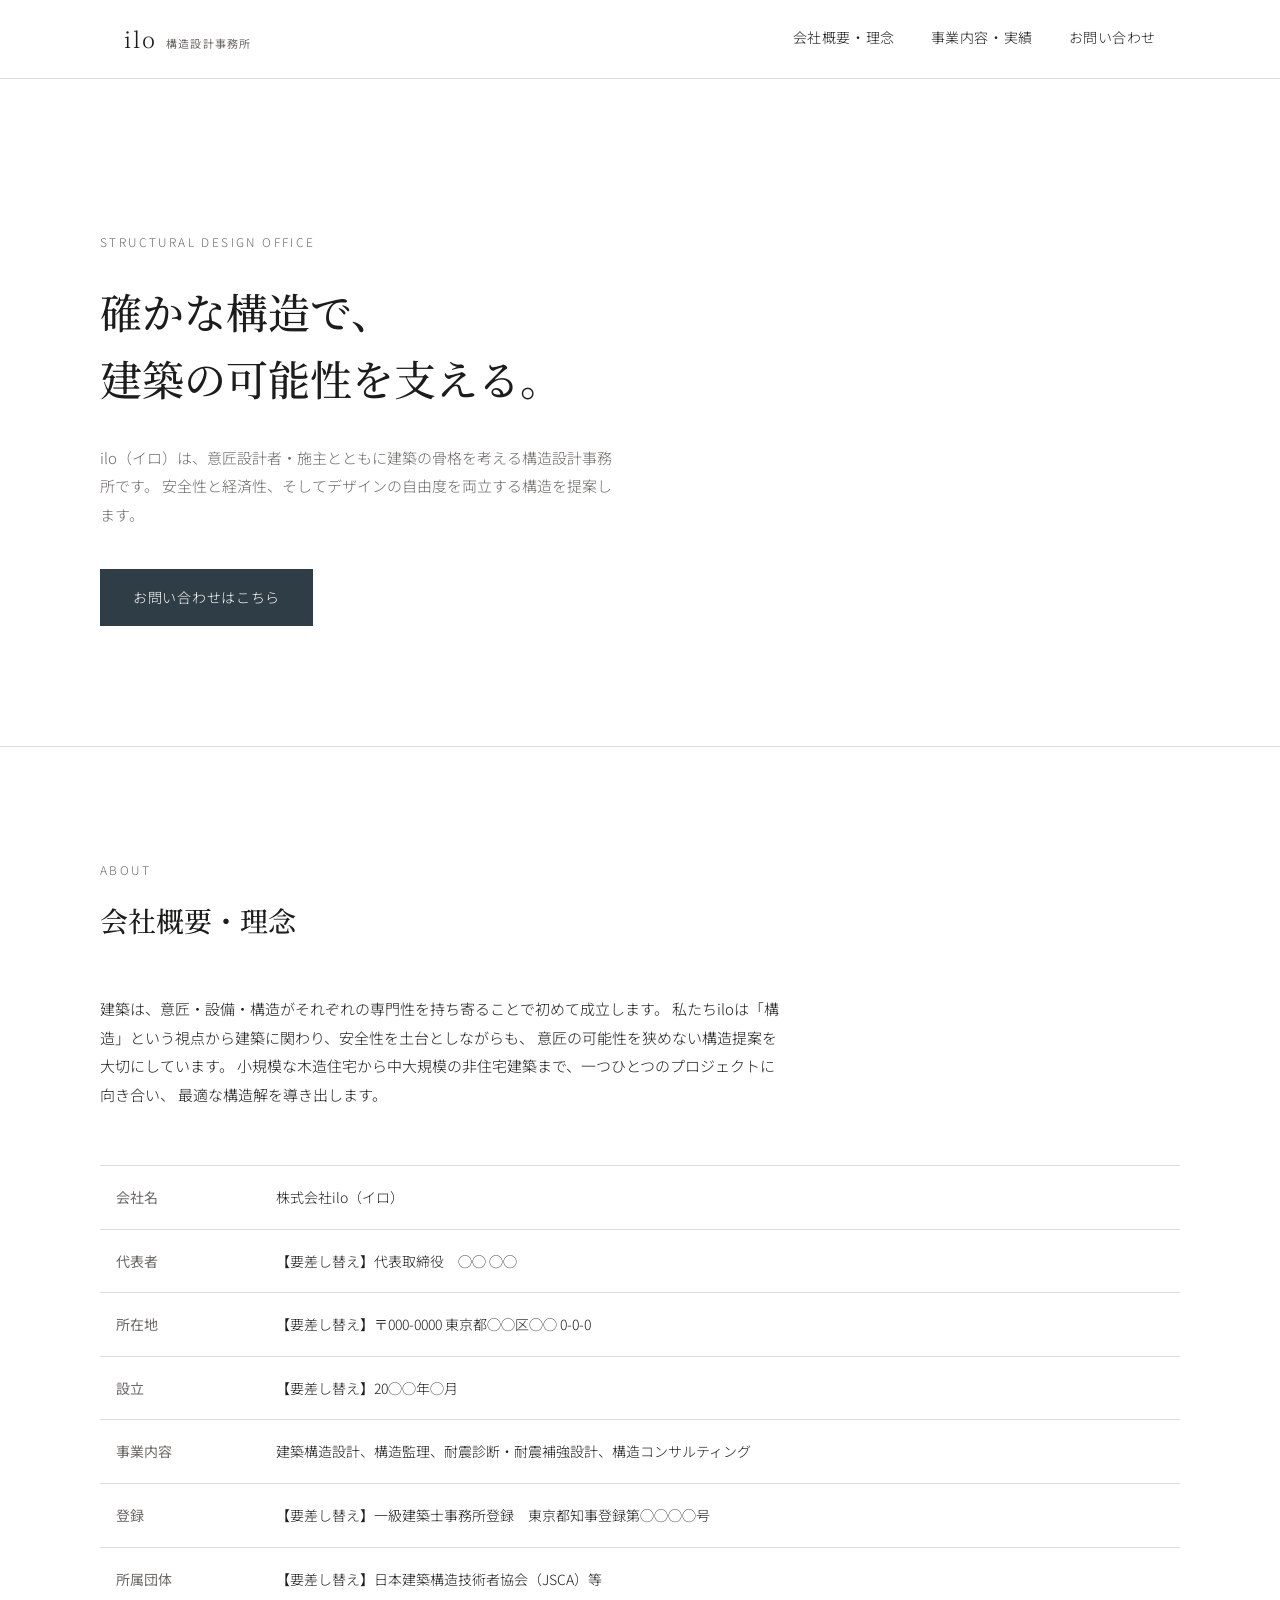
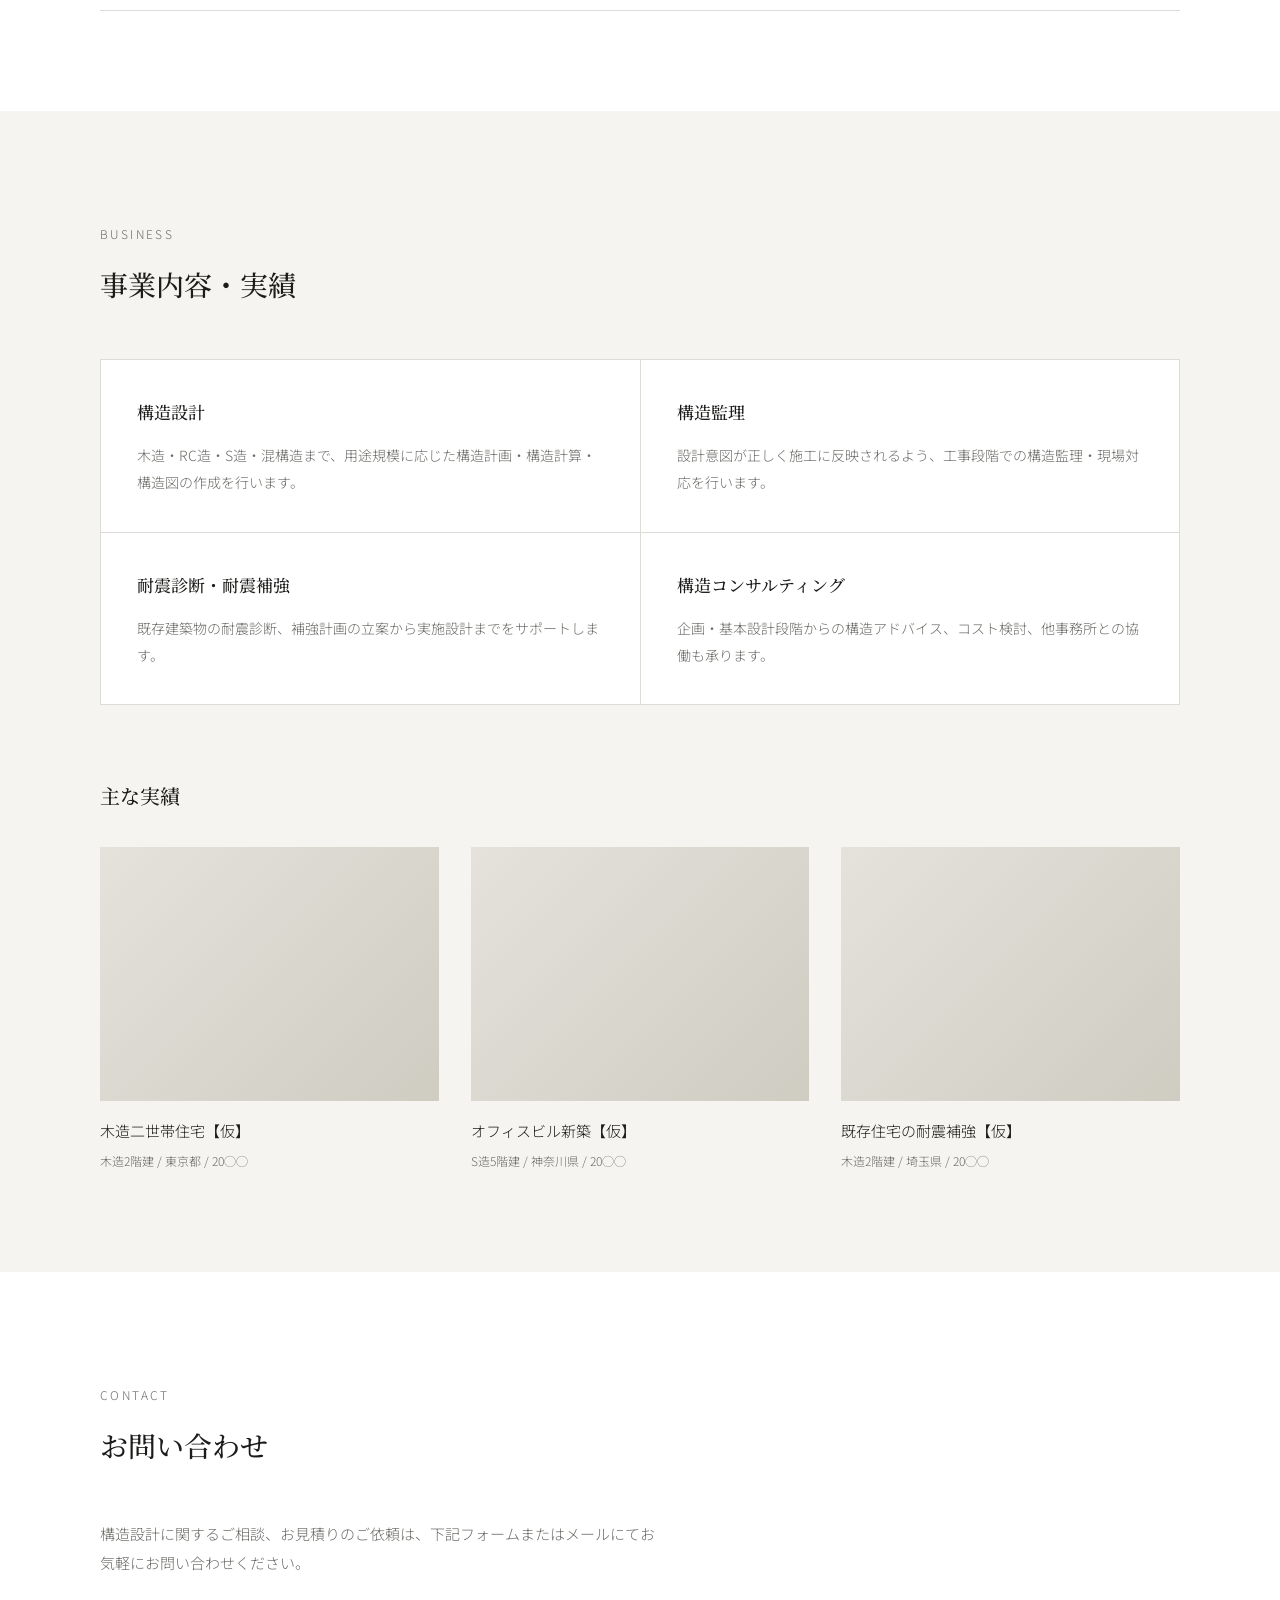
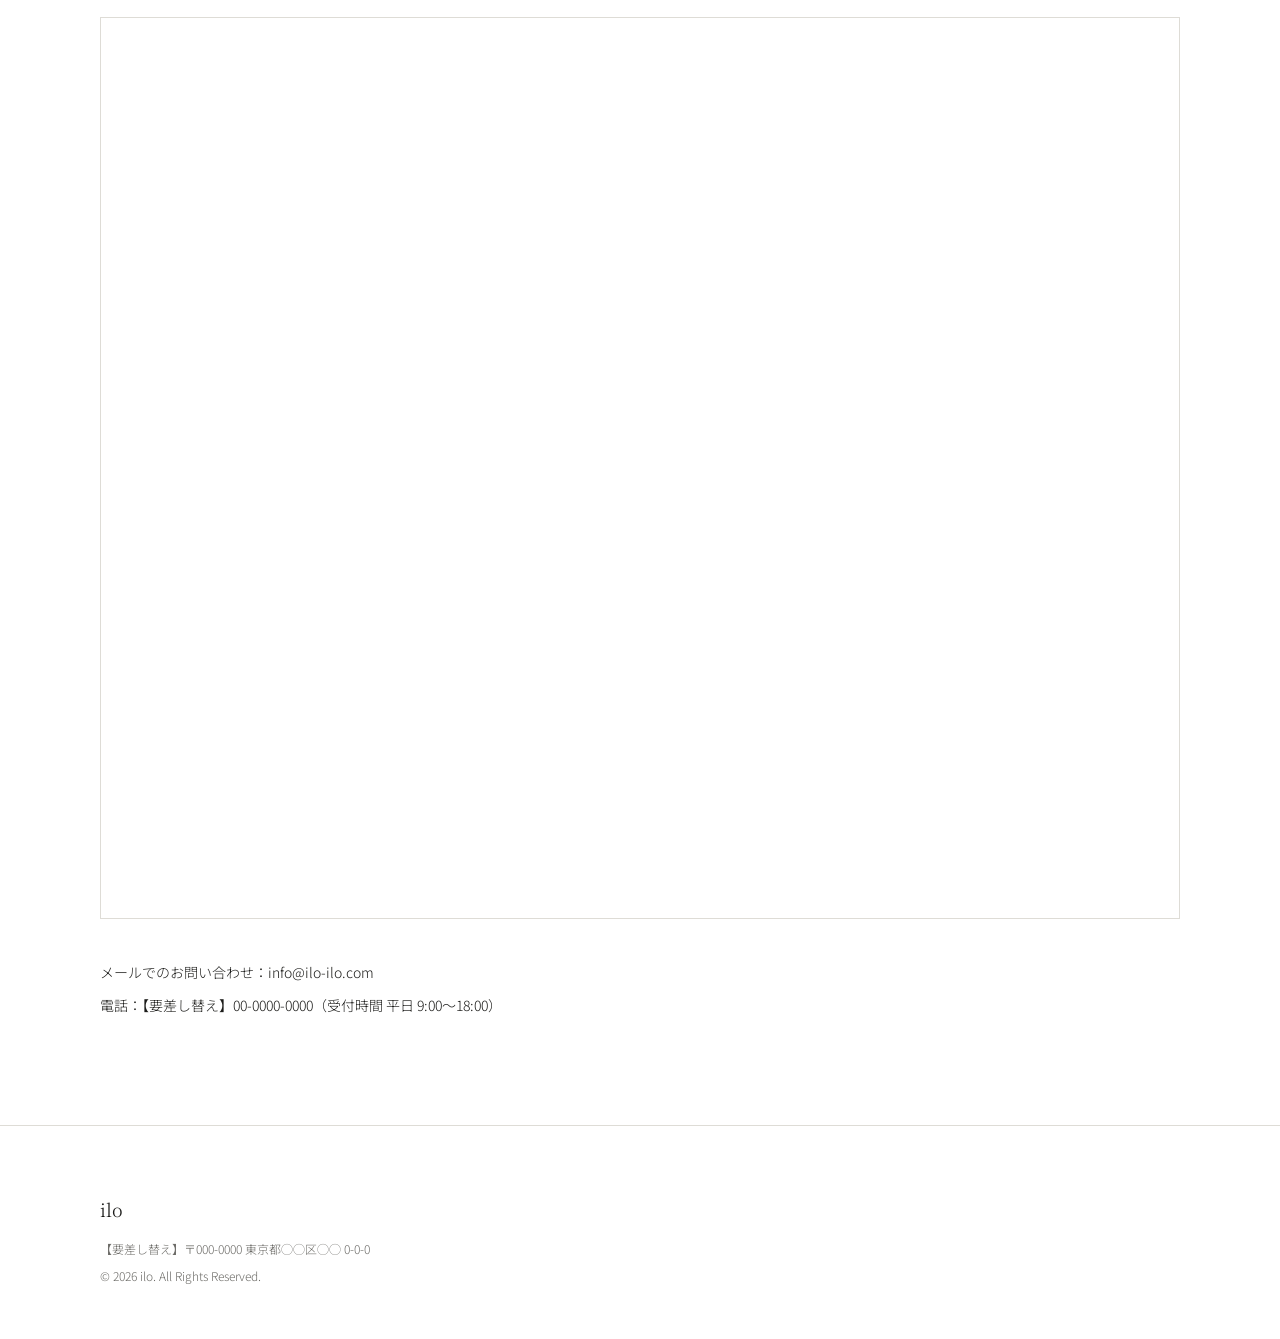
==== index.html @ c47a18a4 "Add files via upload" ====
<!DOCTYPE html>
<html lang="ja">
<head>
<meta charset="UTF-8">
<meta name="viewport" content="width=device-width, initial-scale=1.0">
<title>ilo | 構造設計事務所</title>
<meta name="description" content="ilo（イロ）は建築の構造設計を専門とする設計事務所です。安全性と意匠性を両立する構造設計を通じて、建築を支えます。">
<link rel="preconnect" href="https://fonts.googleapis.com">
<link rel="preconnect" href="https://fonts.gstatic.com" crossorigin>
<link href="https://fonts.googleapis.com/css2?family=Noto+Serif+JP:wght@400;500;600&family=Noto+Sans+JP:wght@300;400;500;700&display=swap" rel="stylesheet">
<link rel="stylesheet" href="style.css">
</head>
<body>

<header class="site-header">
  <div class="header-inner">
    <a href="#top" class="logo">ilo<span class="logo-sub">構造設計事務所</span></a>
    <button class="nav-toggle" id="navToggle" aria-label="メニューを開く" aria-expanded="false">
      <span></span><span></span><span></span>
    </button>
    <nav class="site-nav" id="siteNav">
      <a href="#about">会社概要・理念</a>
      <a href="#works">事業内容・実績</a>
      <a href="#contact">お問い合わせ</a>
    </nav>
  </div>
</header>

<main id="top">

  <section class="hero">
    <div class="hero-inner">
      <p class="hero-eyebrow">STRUCTURAL DESIGN OFFICE</p>
      <h1>確かな構造で、<br>建築の可能性を支える。</h1>
      <p class="hero-lead">
        ilo（イロ）は、意匠設計者・施主とともに建築の骨格を考える構造設計事務所です。
        安全性と経済性、そしてデザインの自由度を両立する構造を提案します。
      </p>
      <a class="btn btn-primary" href="#contact">お問い合わせはこちら</a>
    </div>
  </section>

  <section id="about" class="section">
    <div class="section-inner">
      <p class="section-eyebrow">ABOUT</p>
      <h2 class="section-title">会社概要・理念</h2>

      <div class="philosophy">
        <p>
          <!-- 【要差し替え】会社の理念・想いをここに記載してください -->
          建築は、意匠・設備・構造がそれぞれの専門性を持ち寄ることで初めて成立します。
          私たちiloは「構造」という視点から建築に関わり、安全性を土台としながらも、
          意匠の可能性を狭めない構造提案を大切にしています。
          小規模な木造住宅から中大規模の非住宅建築まで、一つひとつのプロジェクトに向き合い、
          最適な構造解を導き出します。
        </p>
      </div>

      <div class="company-table-wrap">
        <table class="company-table">
          <tbody>
            <tr><th>会社名</th><td>株式会社ilo（イロ）<!-- 【要差し替え】正式名称 --></td></tr>
            <tr><th>代表者</th><td>【要差し替え】代表取締役　◯◯ ◯◯</td></tr>
            <tr><th>所在地</th><td>【要差し替え】〒000-0000 東京都◯◯区◯◯ 0-0-0</td></tr>
            <tr><th>設立</th><td>【要差し替え】20◯◯年◯月</td></tr>
            <tr><th>事業内容</th><td>建築構造設計、構造監理、耐震診断・耐震補強設計、構造コンサルティング</td></tr>
            <tr><th>登録</th><td>【要差し替え】一級建築士事務所登録　東京都知事登録第◯◯◯◯号</td></tr>
            <tr><th>所属団体</th><td>【要差し替え】日本建築構造技術者協会（JSCA）等</td></tr>
          </tbody>
        </table>
      </div>
    </div>
  </section>

  <section id="works" class="section section-alt">
    <div class="section-inner">
      <p class="section-eyebrow">BUSINESS</p>
      <h2 class="section-title">事業内容・実績</h2>

      <div class="service-grid">
        <div class="service-card">
          <h3>構造設計</h3>
          <p>木造・RC造・S造・混構造まで、用途規模に応じた構造計画・構造計算・構造図の作成を行います。</p>
        </div>
        <div class="service-card">
          <h3>構造監理</h3>
          <p>設計意図が正しく施工に反映されるよう、工事段階での構造監理・現場対応を行います。</p>
        </div>
        <div class="service-card">
          <h3>耐震診断・耐震補強</h3>
          <p>既存建築物の耐震診断、補強計画の立案から実施設計までをサポートします。</p>
        </div>
        <div class="service-card">
          <h3>構造コンサルティング</h3>
          <p>企画・基本設計段階からの構造アドバイス、コスト検討、他事務所との協働も承ります。</p>
        </div>
      </div>

      <h3 class="works-heading">主な実績</h3>
      <p class="works-note"><!-- 【要差し替え】実際のプロジェクト事例に差し替えてください --></p>
      <div class="works-grid">
        <div class="work-card">
          <div class="work-thumb" aria-hidden="true"></div>
          <p class="work-title">木造二世帯住宅【仮】</p>
          <p class="work-meta">木造2階建 / 東京都 / 20◯◯</p>
        </div>
        <div class="work-card">
          <div class="work-thumb" aria-hidden="true"></div>
          <p class="work-title">オフィスビル新築【仮】</p>
          <p class="work-meta">S造5階建 / 神奈川県 / 20◯◯</p>
        </div>
        <div class="work-card">
          <div class="work-thumb" aria-hidden="true"></div>
          <p class="work-title">既存住宅の耐震補強【仮】</p>
          <p class="work-meta">木造2階建 / 埼玉県 / 20◯◯</p>
        </div>
      </div>
    </div>
  </section>

  <section id="contact" class="section">
    <div class="section-inner">
      <p class="section-eyebrow">CONTACT</p>
      <h2 class="section-title">お問い合わせ</h2>
      <p class="contact-lead">
        構造設計に関するご相談、お見積りのご依頼は、下記フォームまたはメールにてお気軽にお問い合わせください。
      </p>

      <!--
        【要差し替え】お問い合わせフォームについて
        GitHub Pagesは静的サイトのため、フォーム送信の処理は外部サービスを利用します。
        下記はGoogleフォームを埋め込む場合の例です。
        Googleフォームを作成後、共有 →「埋め込む」からiframeのURLを取得し、src属性を差し替えてください。
        Formspree（https://formspree.io）を使う場合は action にFormspreeのエンドポイントを指定してください。
      -->
      <div class="contact-form-wrap">
        <iframe
          src="https://docs.google.com/forms/d/e/【要差し替え：GoogleフォームのフォームID】/viewform?embedded=true"
          width="100%" height="900" frameborder="0" marginheight="0" marginwidth="0">
          読み込んでいます…
        </iframe>
      </div>

      <div class="contact-alt">
        <p>メールでのお問い合わせ：<a href="mailto:info@ilo-ilo.com">info@ilo-ilo.com</a><!-- 【要差し替え】実際の連絡先メールアドレス --></p>
        <p>電話：【要差し替え】00-0000-0000（受付時間 平日 9:00〜18:00）</p>
      </div>
    </div>
  </section>

</main>

<footer class="site-footer">
  <div class="footer-inner">
    <p class="footer-logo">ilo</p>
    <p class="footer-address">【要差し替え】〒000-0000 東京都◯◯区◯◯ 0-0-0</p>
    <p class="footer-copy">&copy; <span id="year"></span> ilo. All Rights Reserved.</p>
  </div>
</footer>

<script src="script.js"></script>
</body>
</html>
---- style.css ----
:root {
  --color-bg: #ffffff;
  --color-bg-alt: #f5f4f1;
  --color-text: #1c1c1a;
  --color-text-muted: #6b6a66;
  --color-accent: #2f3e46;
  --color-line: #dedcd6;
  --font-serif: 'Noto Serif JP', serif;
  --font-sans: 'Noto Sans JP', sans-serif;
  --max-width: 1080px;
}

* { box-sizing: border-box; }

html { scroll-behavior: smooth; }

body {
  margin: 0;
  font-family: var(--font-sans);
  color: var(--color-text);
  background: var(--color-bg);
  line-height: 1.9;
  font-weight: 300;
  -webkit-font-smoothing: antialiased;
}

a { color: inherit; text-decoration: none; }

h1, h2, h3 {
  font-family: var(--font-serif);
  font-weight: 500;
  margin: 0;
}

img { max-width: 100%; display: block; }

/* Header */
.site-header {
  position: sticky;
  top: 0;
  background: rgba(255,255,255,0.92);
  backdrop-filter: blur(6px);
  border-bottom: 1px solid var(--color-line);
  z-index: 100;
}

.header-inner {
  max-width: var(--max-width);
  margin: 0 auto;
  padding: 18px 24px;
  display: flex;
  align-items: center;
  justify-content: space-between;
}

.logo {
  font-family: var(--font-serif);
  font-size: 22px;
  letter-spacing: 0.08em;
  display: flex;
  align-items: baseline;
  gap: 10px;
}

.logo-sub {
  font-family: var(--font-sans);
  font-size: 11px;
  font-weight: 400;
  color: var(--color-text-muted);
  letter-spacing: 0.1em;
}

.site-nav {
  display: flex;
  gap: 36px;
}

.site-nav a {
  font-size: 14px;
  letter-spacing: 0.04em;
  position: relative;
  padding-bottom: 4px;
}

.site-nav a::after {
  content: '';
  position: absolute;
  left: 0; bottom: 0;
  width: 0%;
  height: 1px;
  background: var(--color-accent);
  transition: width 0.25s ease;
}

.site-nav a:hover::after { width: 100%; }

.nav-toggle {
  display: none;
  flex-direction: column;
  gap: 5px;
  background: none;
  border: none;
  cursor: pointer;
  padding: 8px;
}

.nav-toggle span {
  width: 22px;
  height: 1px;
  background: var(--color-text);
  display: block;
}

/* Hero */
.hero {
  padding: 140px 24px 120px;
  border-bottom: 1px solid var(--color-line);
}

.hero-inner {
  max-width: var(--max-width);
  margin: 0 auto;
}

.hero-eyebrow {
  font-size: 12px;
  letter-spacing: 0.2em;
  color: var(--color-text-muted);
  margin-bottom: 24px;
}

.hero h1 {
  font-size: 42px;
  line-height: 1.6;
  margin-bottom: 32px;
  max-width: 640px;
}

.hero-lead {
  max-width: 520px;
  color: var(--color-text-muted);
  font-size: 15px;
  margin-bottom: 40px;
}

.btn {
  display: inline-block;
  padding: 14px 32px;
  font-size: 14px;
  letter-spacing: 0.05em;
  border: 1px solid var(--color-accent);
  transition: background 0.2s ease, color 0.2s ease;
}

.btn-primary {
  background: var(--color-accent);
  color: #fff;
}

.btn-primary:hover {
  background: transparent;
  color: var(--color-accent);
}

/* Sections */
.section {
  padding: 100px 24px;
}

.section-alt {
  background: var(--color-bg-alt);
}

.section-inner {
  max-width: var(--max-width);
  margin: 0 auto;
}

.section-eyebrow {
  font-size: 12px;
  letter-spacing: 0.2em;
  color: var(--color-text-muted);
  margin-bottom: 12px;
}

.section-title {
  font-size: 28px;
  margin-bottom: 48px;
}

.philosophy p {
  max-width: 680px;
  font-size: 15px;
  color: var(--color-text);
  margin-bottom: 56px;
}

.company-table-wrap {
  border-top: 1px solid var(--color-line);
}

.company-table {
  width: 100%;
  border-collapse: collapse;
  font-size: 14px;
}

.company-table th, .company-table td {
  text-align: left;
  padding: 18px 16px;
  border-bottom: 1px solid var(--color-line);
  vertical-align: top;
}

.company-table th {
  width: 160px;
  color: var(--color-text-muted);
  font-weight: 400;
}

/* Services */
.service-grid {
  display: grid;
  grid-template-columns: repeat(2, 1fr);
  gap: 1px;
  background: var(--color-line);
  border: 1px solid var(--color-line);
  margin-bottom: 72px;
}

.service-card {
  background: #fff;
  padding: 36px;
}

.service-card h3 {
  font-size: 17px;
  margin-bottom: 14px;
}

.service-card p {
  font-size: 14px;
  color: var(--color-text-muted);
  margin: 0;
}

.works-heading {
  font-size: 20px;
  margin-bottom: 8px;
}

.works-note {
  font-size: 13px;
  color: var(--color-text-muted);
  margin-bottom: 32px;
}

.works-grid {
  display: grid;
  grid-template-columns: repeat(3, 1fr);
  gap: 32px;
}

.work-thumb {
  width: 100%;
  aspect-ratio: 4 / 3;
  background: linear-gradient(135deg, #e4e2db, #cfccc2);
  margin-bottom: 16px;
}

.work-title {
  font-size: 15px;
  margin: 0 0 4px;
}

.work-meta {
  font-size: 12px;
  color: var(--color-text-muted);
  margin: 0;
}

/* Contact */
.contact-lead {
  max-width: 560px;
  font-size: 15px;
  color: var(--color-text-muted);
  margin-bottom: 40px;
}

.contact-form-wrap {
  border: 1px solid var(--color-line);
  margin-bottom: 40px;
}

.contact-form-wrap iframe {
  display: block;
}

.contact-alt p {
  font-size: 14px;
  margin: 6px 0;
}

/* Footer */
.site-footer {
  border-top: 1px solid var(--color-line);
  padding: 48px 24px;
}

.footer-inner {
  max-width: var(--max-width);
  margin: 0 auto;
}

.footer-logo {
  font-family: var(--font-serif);
  font-size: 18px;
  margin-bottom: 12px;
}

.footer-address, .footer-copy {
  font-size: 12px;
  color: var(--color-text-muted);
  margin: 4px 0;
}

/* Responsive */
@media (max-width: 860px) {
  .service-grid { grid-template-columns: 1fr; }
  .works-grid { grid-template-columns: 1fr 1fr; }
}

@media (max-width: 640px) {
  .nav-toggle { display: flex; }

  .site-nav {
    position: absolute;
    top: 100%;
    left: 0;
    right: 0;
    background: #fff;
    flex-direction: column;
    gap: 0;
    border-bottom: 1px solid var(--color-line);
    max-height: 0;
    overflow: hidden;
    transition: max-height 0.25s ease;
  }

  .site-nav.open {
    max-height: 300px;
  }

  .site-nav a {
    padding: 16px 24px;
    border-top: 1px solid var(--color-line);
  }

  .hero { padding: 100px 20px 80px; }
  .hero h1 { font-size: 30px; }
  .section { padding: 64px 20px; }
  .works-grid { grid-template-columns: 1fr; }
  .company-table th { width: 110px; }
}
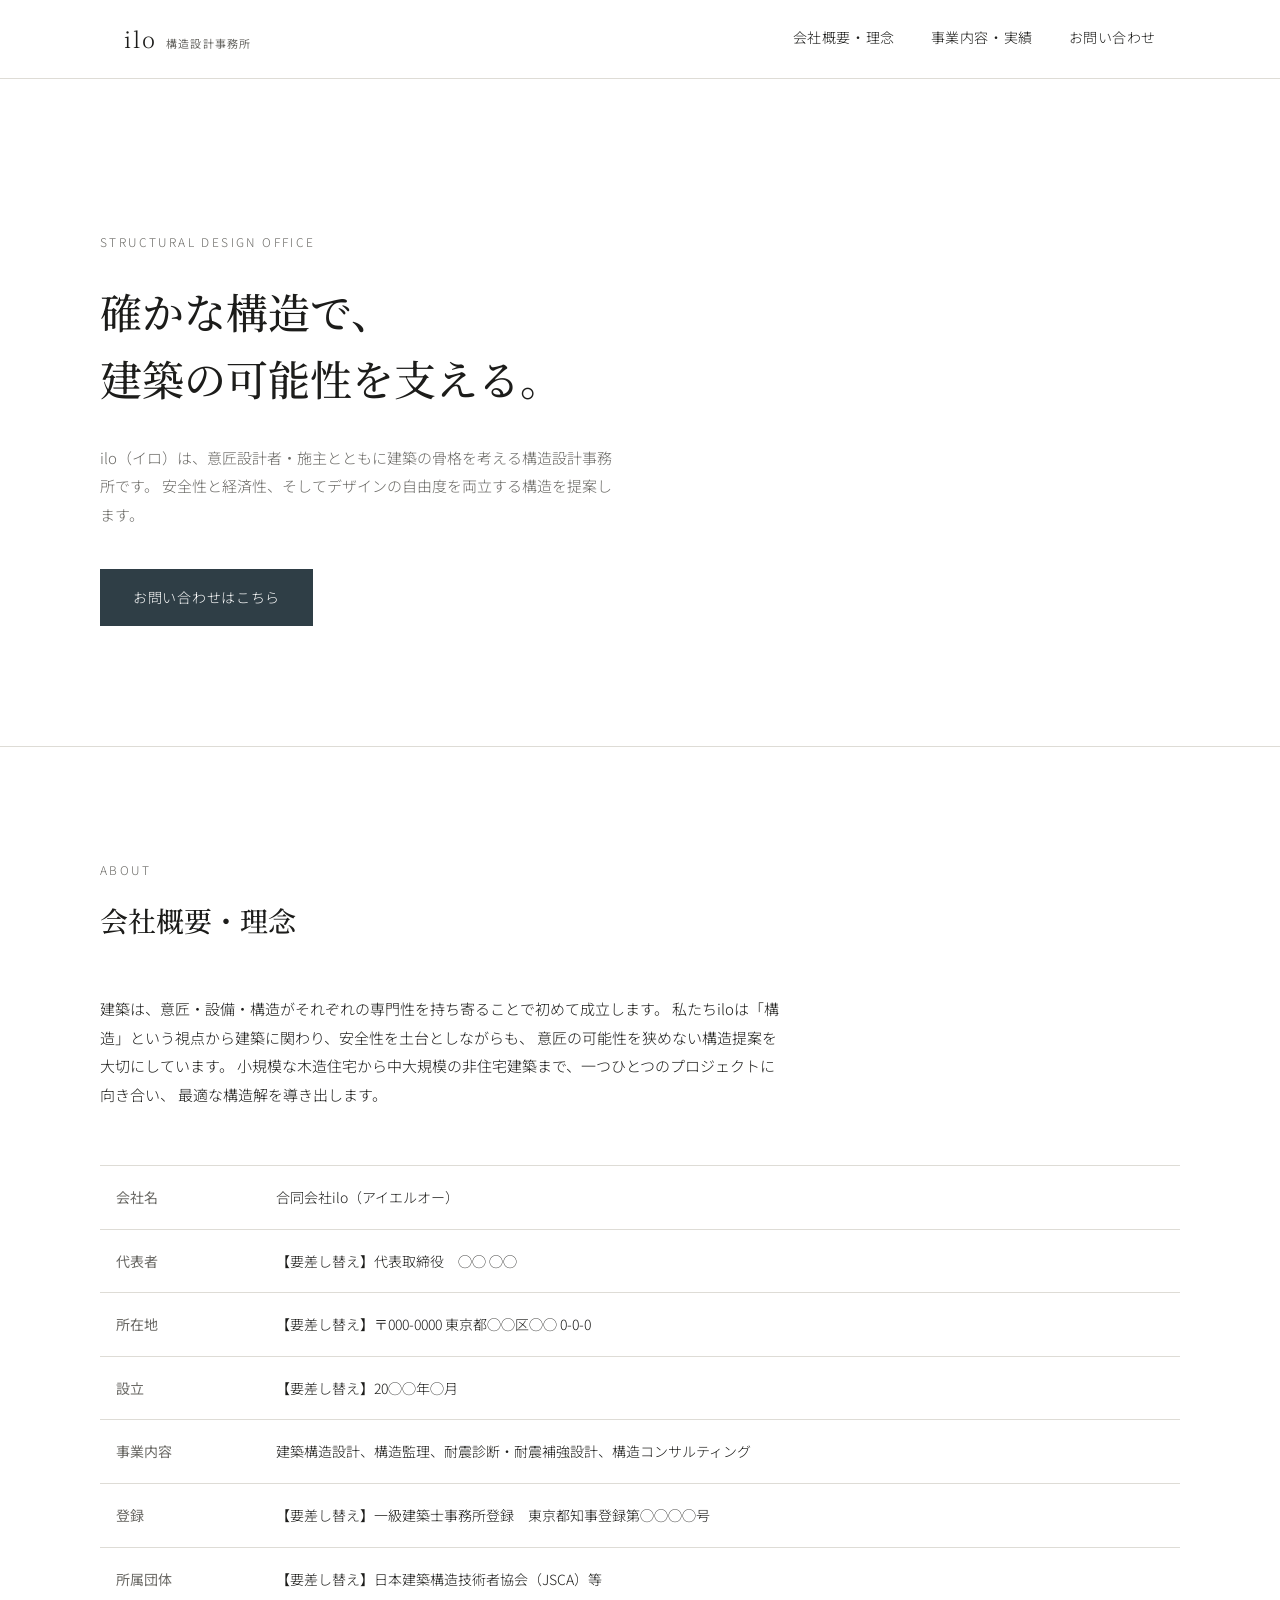
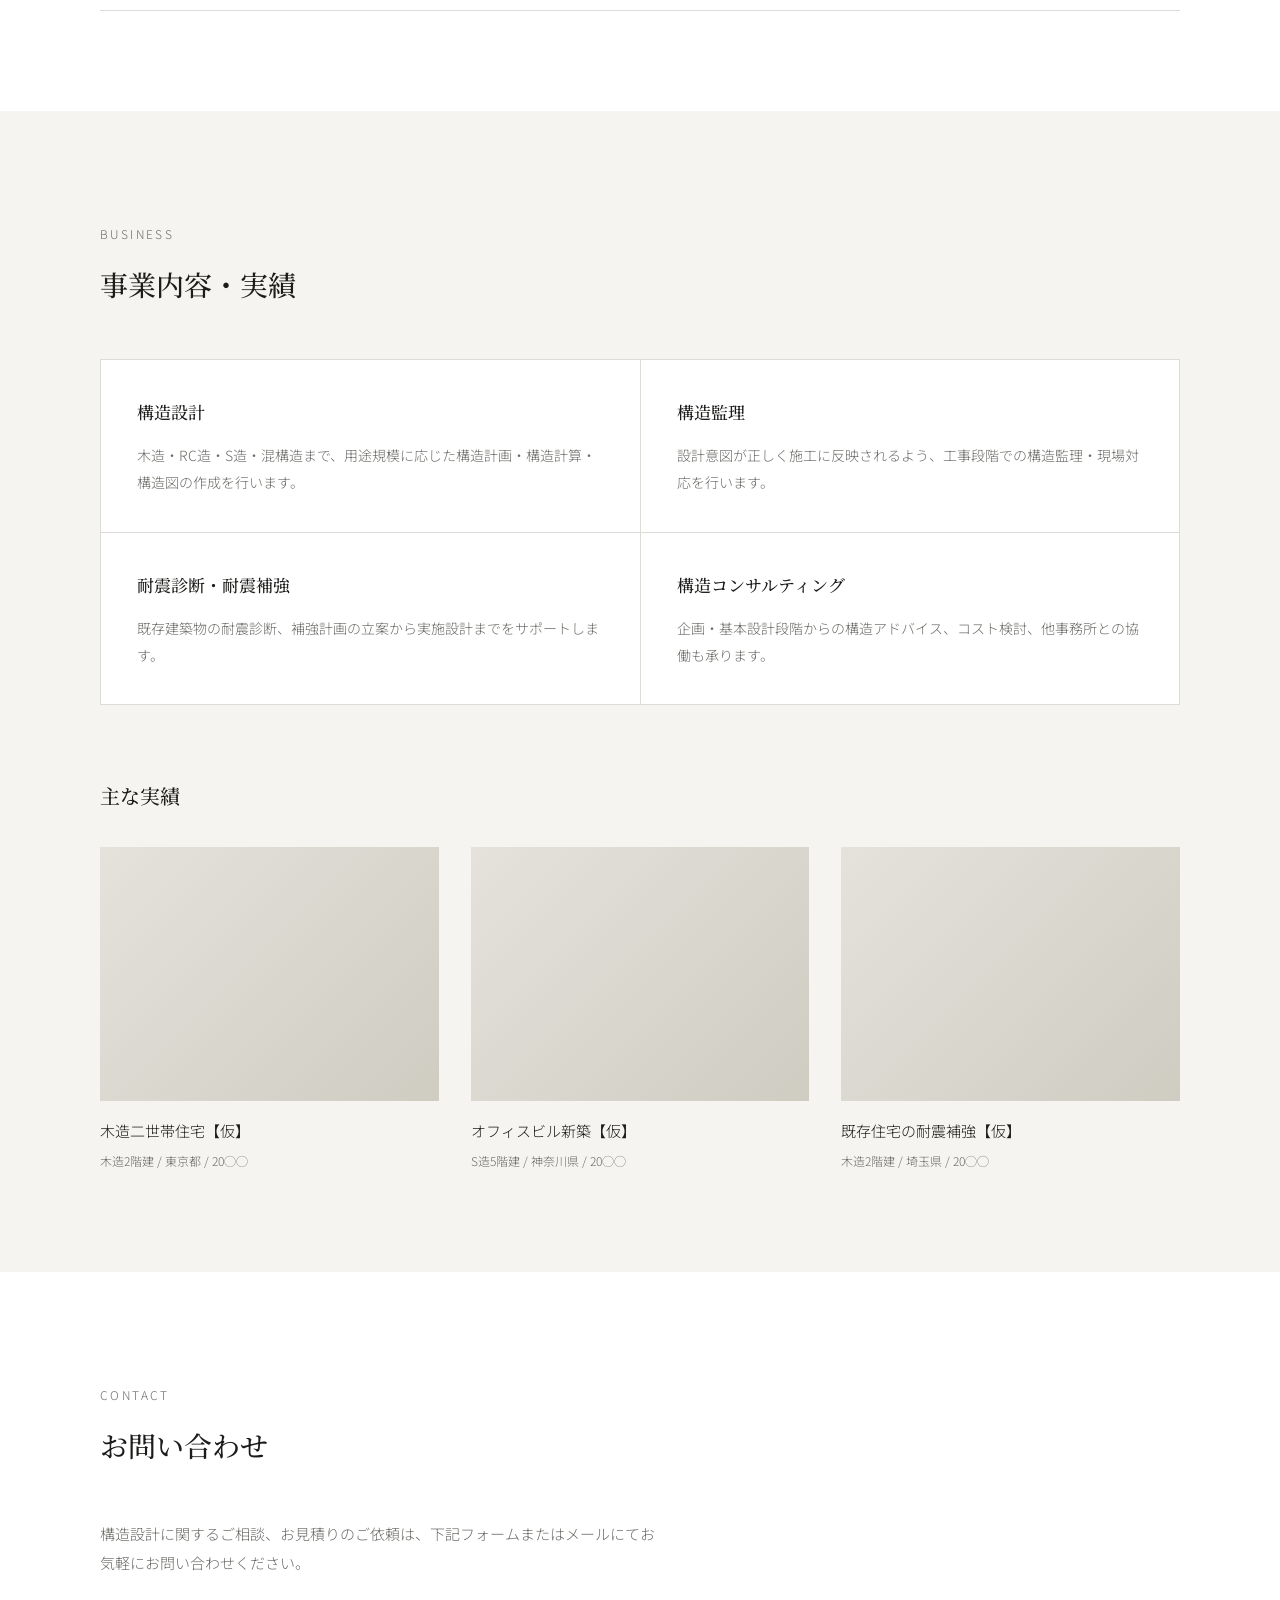
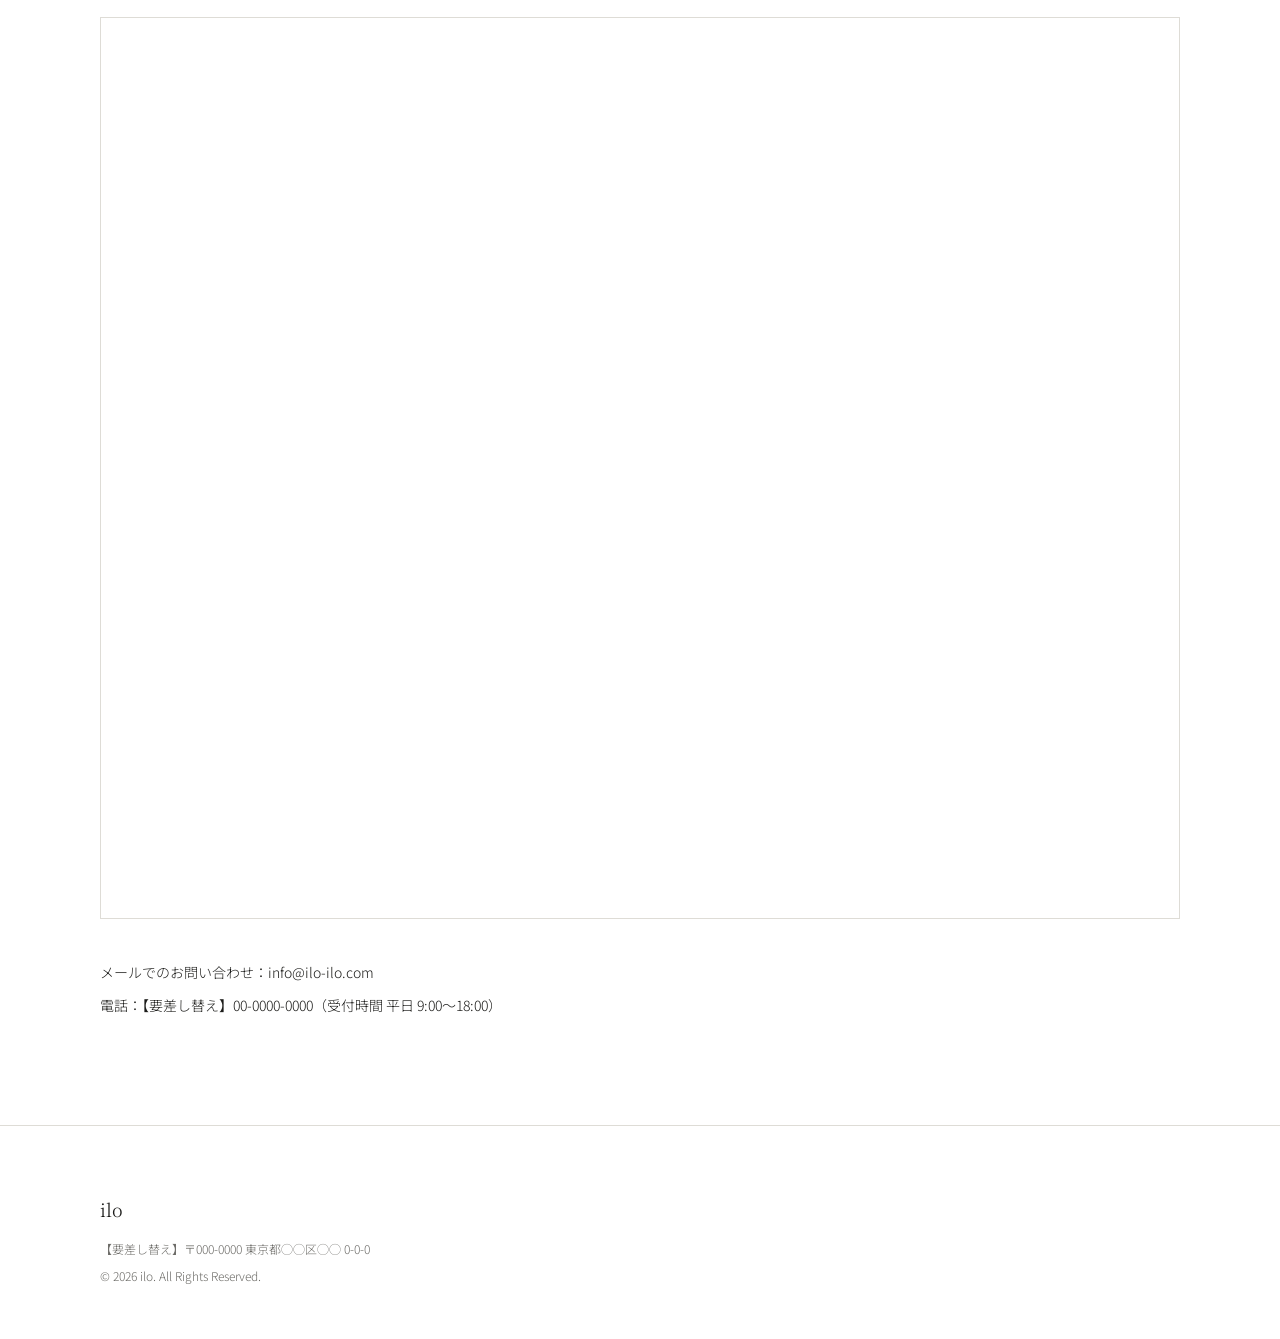
==== commit 277aed91: "Update index.html" ====
--- a/index.html
+++ b/index.html
@@ -59,7 +59,7 @@
       <div class="company-table-wrap">
         <table class="company-table">
           <tbody>
-            <tr><th>会社名</th><td>株式会社ilo（イロ）<!-- 【要差し替え】正式名称 --></td></tr>
+            <tr><th>会社名</th><td>合同会社ilo（アイエルオー）<!-- 【要差し替え】正式名称 --></td></tr>
             <tr><th>代表者</th><td>【要差し替え】代表取締役　◯◯ ◯◯</td></tr>
             <tr><th>所在地</th><td>【要差し替え】〒000-0000 東京都◯◯区◯◯ 0-0-0</td></tr>
             <tr><th>設立</th><td>【要差し替え】20◯◯年◯月</td></tr>
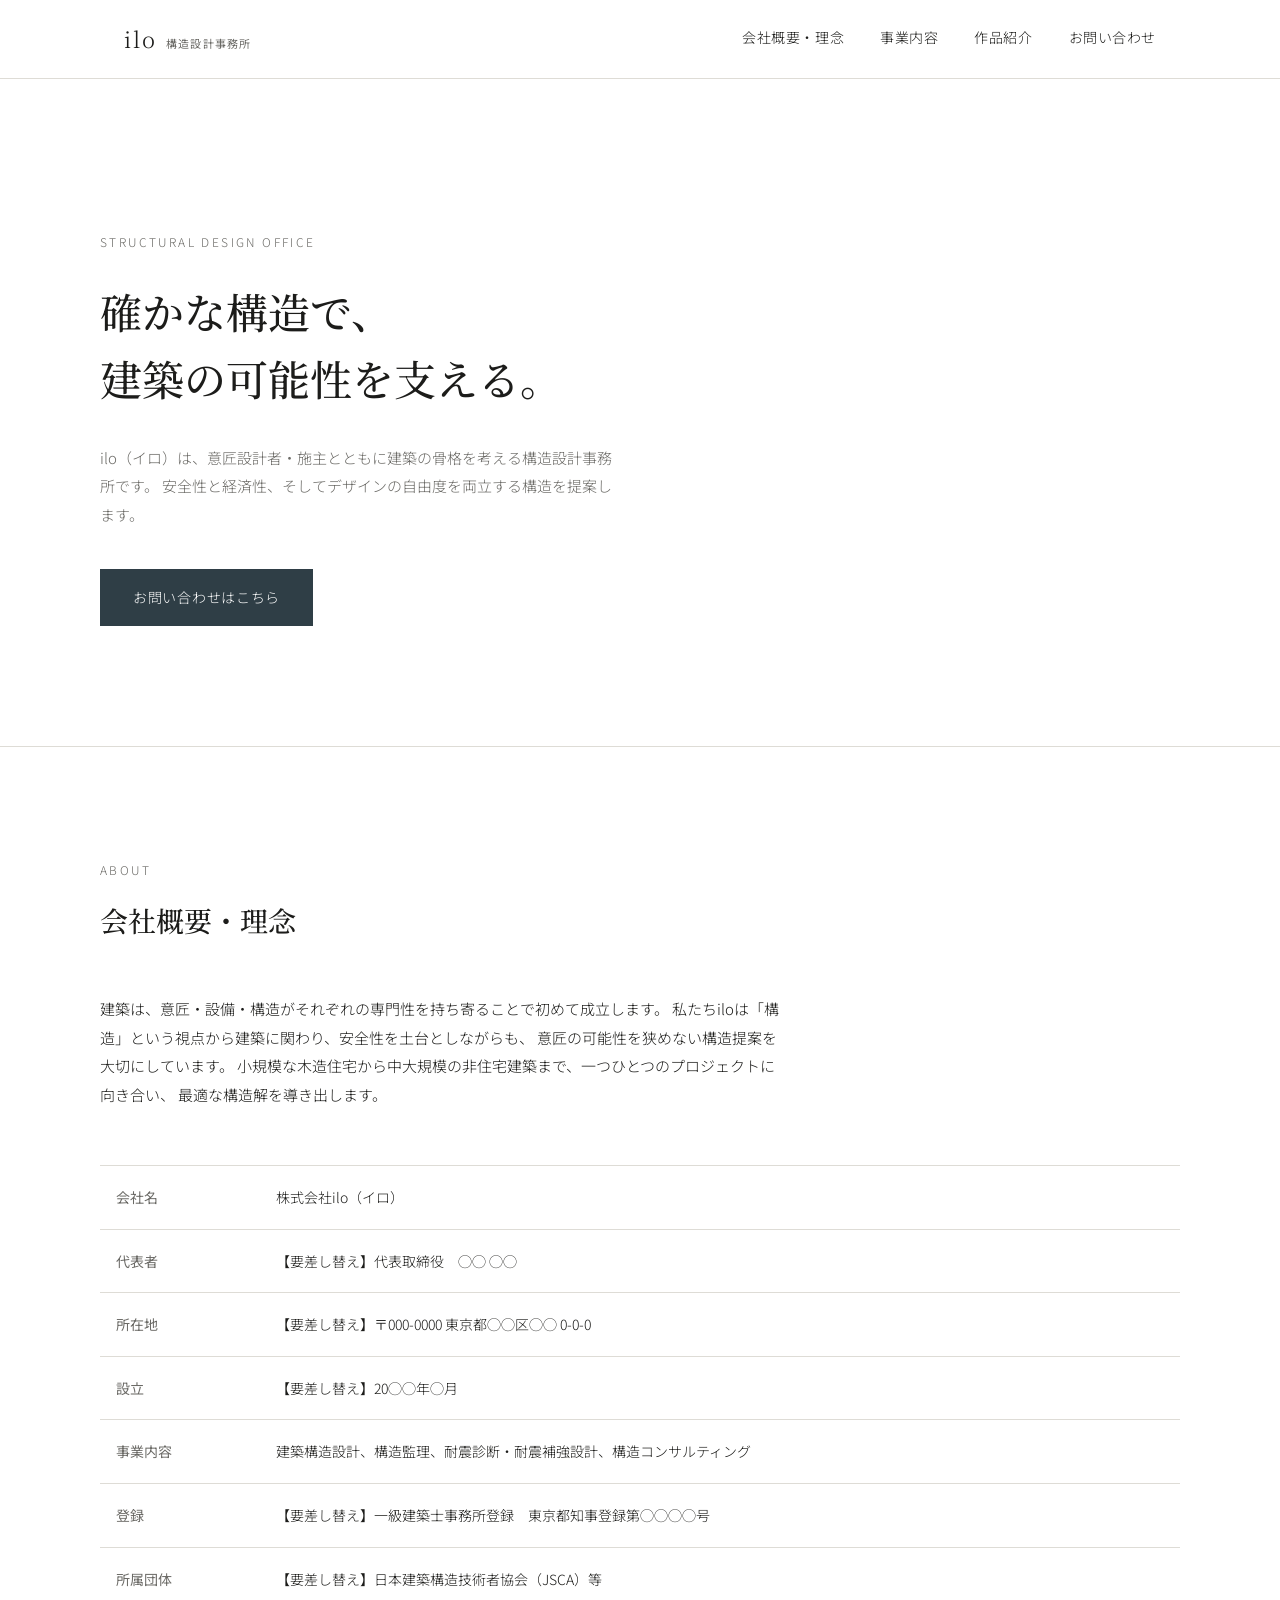
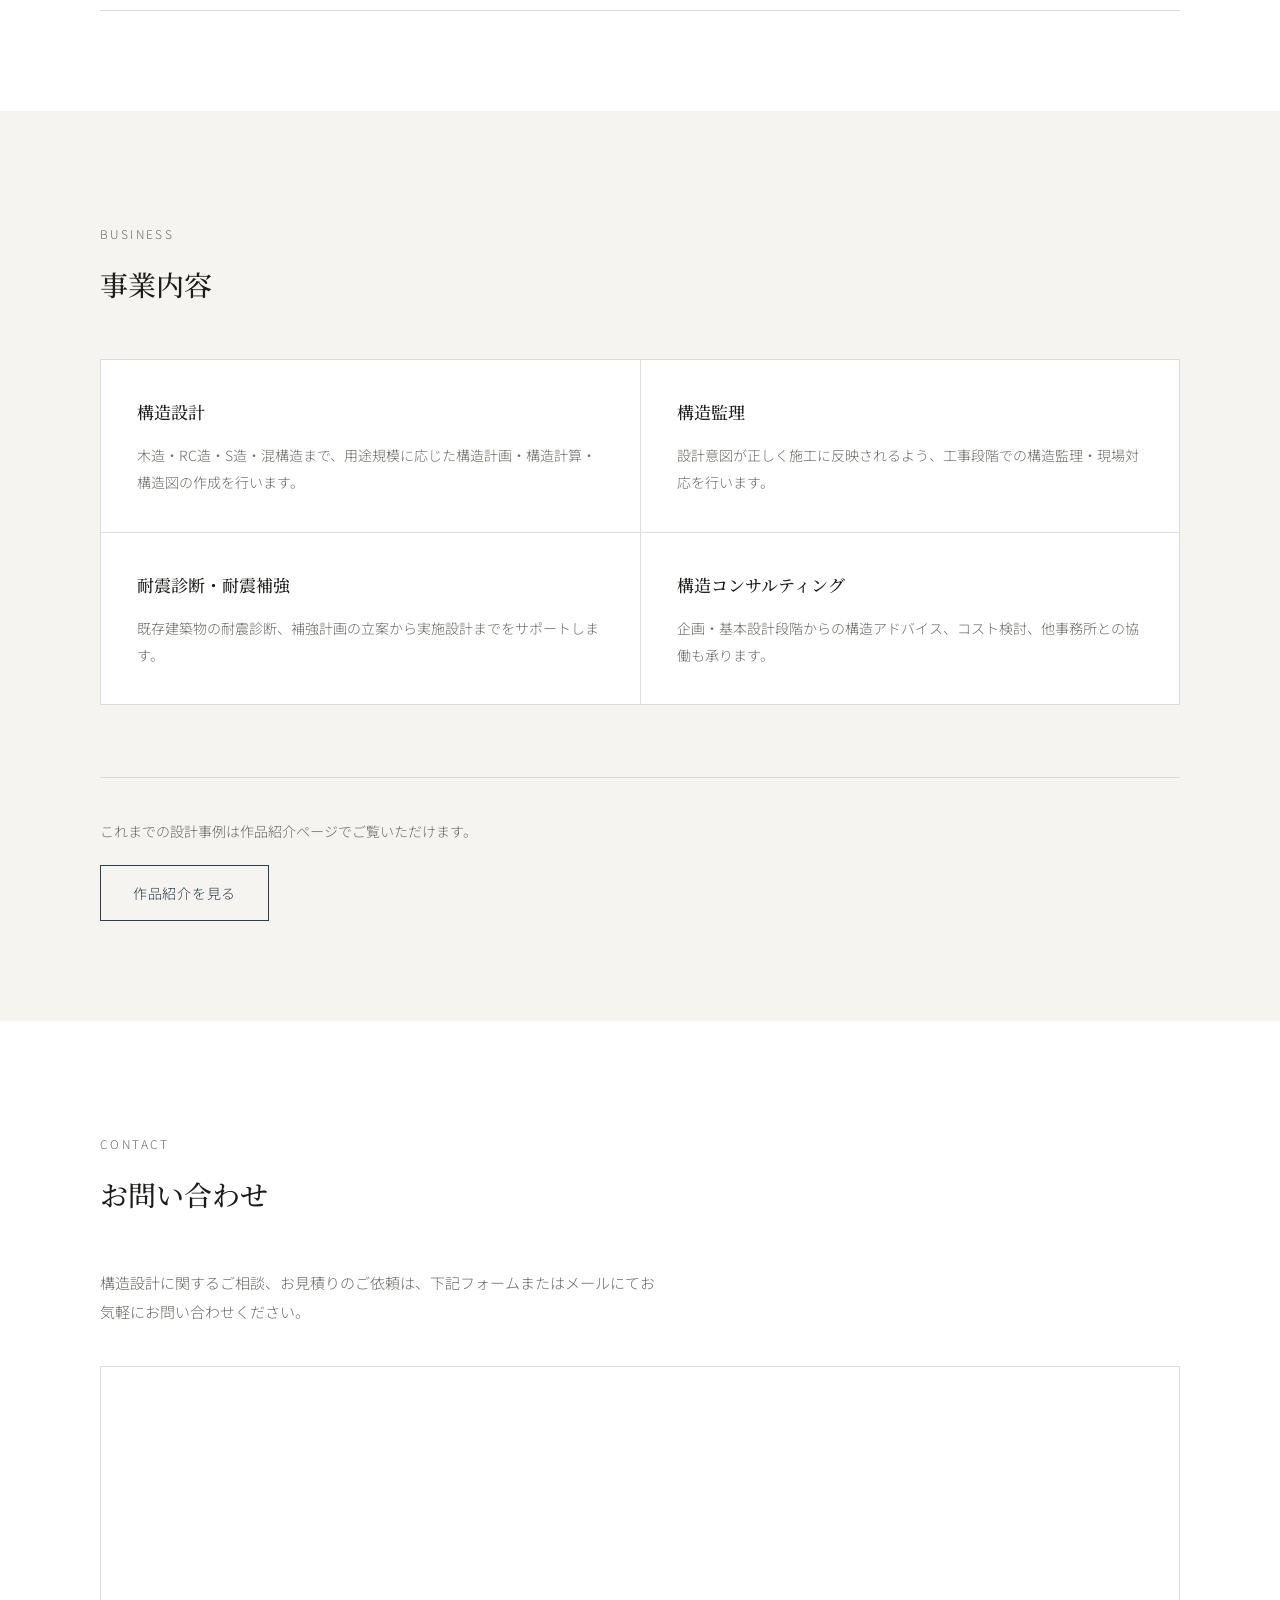
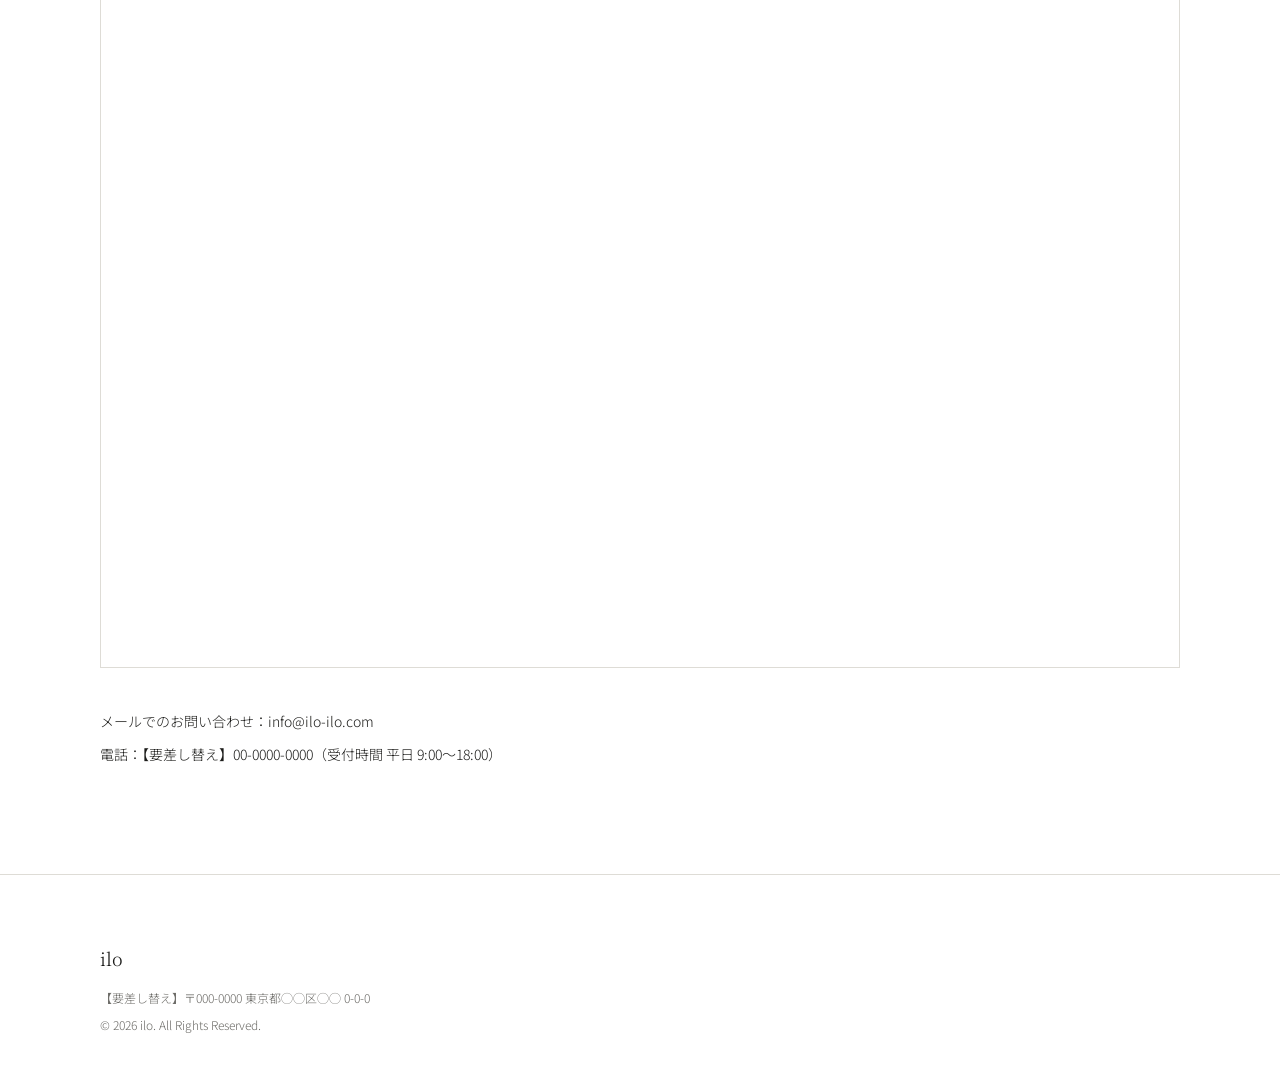
==== commit 950706fa: "Add files via upload" ====
--- a/index.html
+++ b/index.html
@@ -20,7 +20,8 @@
     </button>
     <nav class="site-nav" id="siteNav">
       <a href="#about">会社概要・理念</a>
-      <a href="#works">事業内容・実績</a>
+      <a href="#business">事業内容</a>
+      <a href="works.html">作品紹介</a>
       <a href="#contact">お問い合わせ</a>
     </nav>
   </div>
@@ -59,7 +60,7 @@
       <div class="company-table-wrap">
         <table class="company-table">
           <tbody>
-            <tr><th>会社名</th><td>合同会社ilo（アイエルオー）<!-- 【要差し替え】正式名称 --></td></tr>
+            <tr><th>会社名</th><td>株式会社ilo（イロ）<!-- 【要差し替え】正式名称 --></td></tr>
             <tr><th>代表者</th><td>【要差し替え】代表取締役　◯◯ ◯◯</td></tr>
             <tr><th>所在地</th><td>【要差し替え】〒000-0000 東京都◯◯区◯◯ 0-0-0</td></tr>
             <tr><th>設立</th><td>【要差し替え】20◯◯年◯月</td></tr>
@@ -72,10 +73,10 @@
     </div>
   </section>
 
-  <section id="works" class="section section-alt">
+  <section id="business" class="section section-alt">
     <div class="section-inner">
       <p class="section-eyebrow">BUSINESS</p>
-      <h2 class="section-title">事業内容・実績</h2>
+      <h2 class="section-title">事業内容</h2>
 
       <div class="service-grid">
         <div class="service-card">
@@ -96,24 +97,9 @@
         </div>
       </div>
 
-      <h3 class="works-heading">主な実績</h3>
-      <p class="works-note"><!-- 【要差し替え】実際のプロジェクト事例に差し替えてください --></p>
-      <div class="works-grid">
-        <div class="work-card">
-          <div class="work-thumb" aria-hidden="true"></div>
-          <p class="work-title">木造二世帯住宅【仮】</p>
-          <p class="work-meta">木造2階建 / 東京都 / 20◯◯</p>
-        </div>
-        <div class="work-card">
-          <div class="work-thumb" aria-hidden="true"></div>
-          <p class="work-title">オフィスビル新築【仮】</p>
-          <p class="work-meta">S造5階建 / 神奈川県 / 20◯◯</p>
-        </div>
-        <div class="work-card">
-          <div class="work-thumb" aria-hidden="true"></div>
-          <p class="work-title">既存住宅の耐震補強【仮】</p>
-          <p class="work-meta">木造2階建 / 埼玉県 / 20◯◯</p>
-        </div>
+      <div class="works-cta">
+        <p>これまでの設計事例は作品紹介ページでご覧いただけます。</p>
+        <a class="btn btn-outline" href="works.html">作品紹介を見る</a>
       </div>
     </div>
   </section>
--- a/style.css
+++ b/style.css
@@ -162,6 +162,16 @@
   color: var(--color-accent);
 }
 
+.btn-outline {
+  background: transparent;
+  color: var(--color-accent);
+}
+
+.btn-outline:hover {
+  background: var(--color-accent);
+  color: #fff;
+}
+
 /* Sections */
 .section {
   padding: 100px 24px;
@@ -255,10 +265,72 @@
   margin-bottom: 32px;
 }
 
+.works-cta {
+  margin-top: 56px;
+  padding-top: 40px;
+  border-top: 1px solid var(--color-line);
+}
+
+.works-cta p {
+  font-size: 14px;
+  color: var(--color-text-muted);
+  margin: 0 0 20px;
+}
+
 .works-grid {
   display: grid;
   grid-template-columns: repeat(3, 1fr);
   gap: 32px;
+}
+
+/* Works page */
+.page-hero {
+  padding: 100px 24px 60px;
+  border-bottom: 1px solid var(--color-line);
+}
+
+.page-hero-inner {
+  max-width: var(--max-width);
+  margin: 0 auto;
+}
+
+.page-hero-lead {
+  max-width: 560px;
+  color: var(--color-text-muted);
+  font-size: 15px;
+  margin-top: 20px;
+}
+
+.works-filter-note {
+  font-size: 13px;
+  color: var(--color-text-muted);
+  margin-bottom: 40px;
+}
+
+.works-grid-full {
+  display: grid;
+  grid-template-columns: repeat(3, 1fr);
+  gap: 40px 32px;
+}
+
+.work-card-full .work-thumb {
+  aspect-ratio: 4 / 3;
+}
+
+.work-tag {
+  display: inline-block;
+  font-size: 11px;
+  letter-spacing: 0.05em;
+  color: var(--color-text-muted);
+  border: 1px solid var(--color-line);
+  padding: 3px 10px;
+  margin-bottom: 10px;
+}
+
+.work-desc {
+  font-size: 13px;
+  color: var(--color-text-muted);
+  margin: 8px 0 0;
 }
 
 .work-thumb {
@@ -328,6 +400,7 @@
 @media (max-width: 860px) {
   .service-grid { grid-template-columns: 1fr; }
   .works-grid { grid-template-columns: 1fr 1fr; }
+  .works-grid-full { grid-template-columns: 1fr 1fr; }
 }
 
 @media (max-width: 640px) {
@@ -360,5 +433,7 @@
   .hero h1 { font-size: 30px; }
   .section { padding: 64px 20px; }
   .works-grid { grid-template-columns: 1fr; }
+  .works-grid-full { grid-template-columns: 1fr; }
   .company-table th { width: 110px; }
-}
+  .page-hero { padding: 80px 20px 48px; }
+}
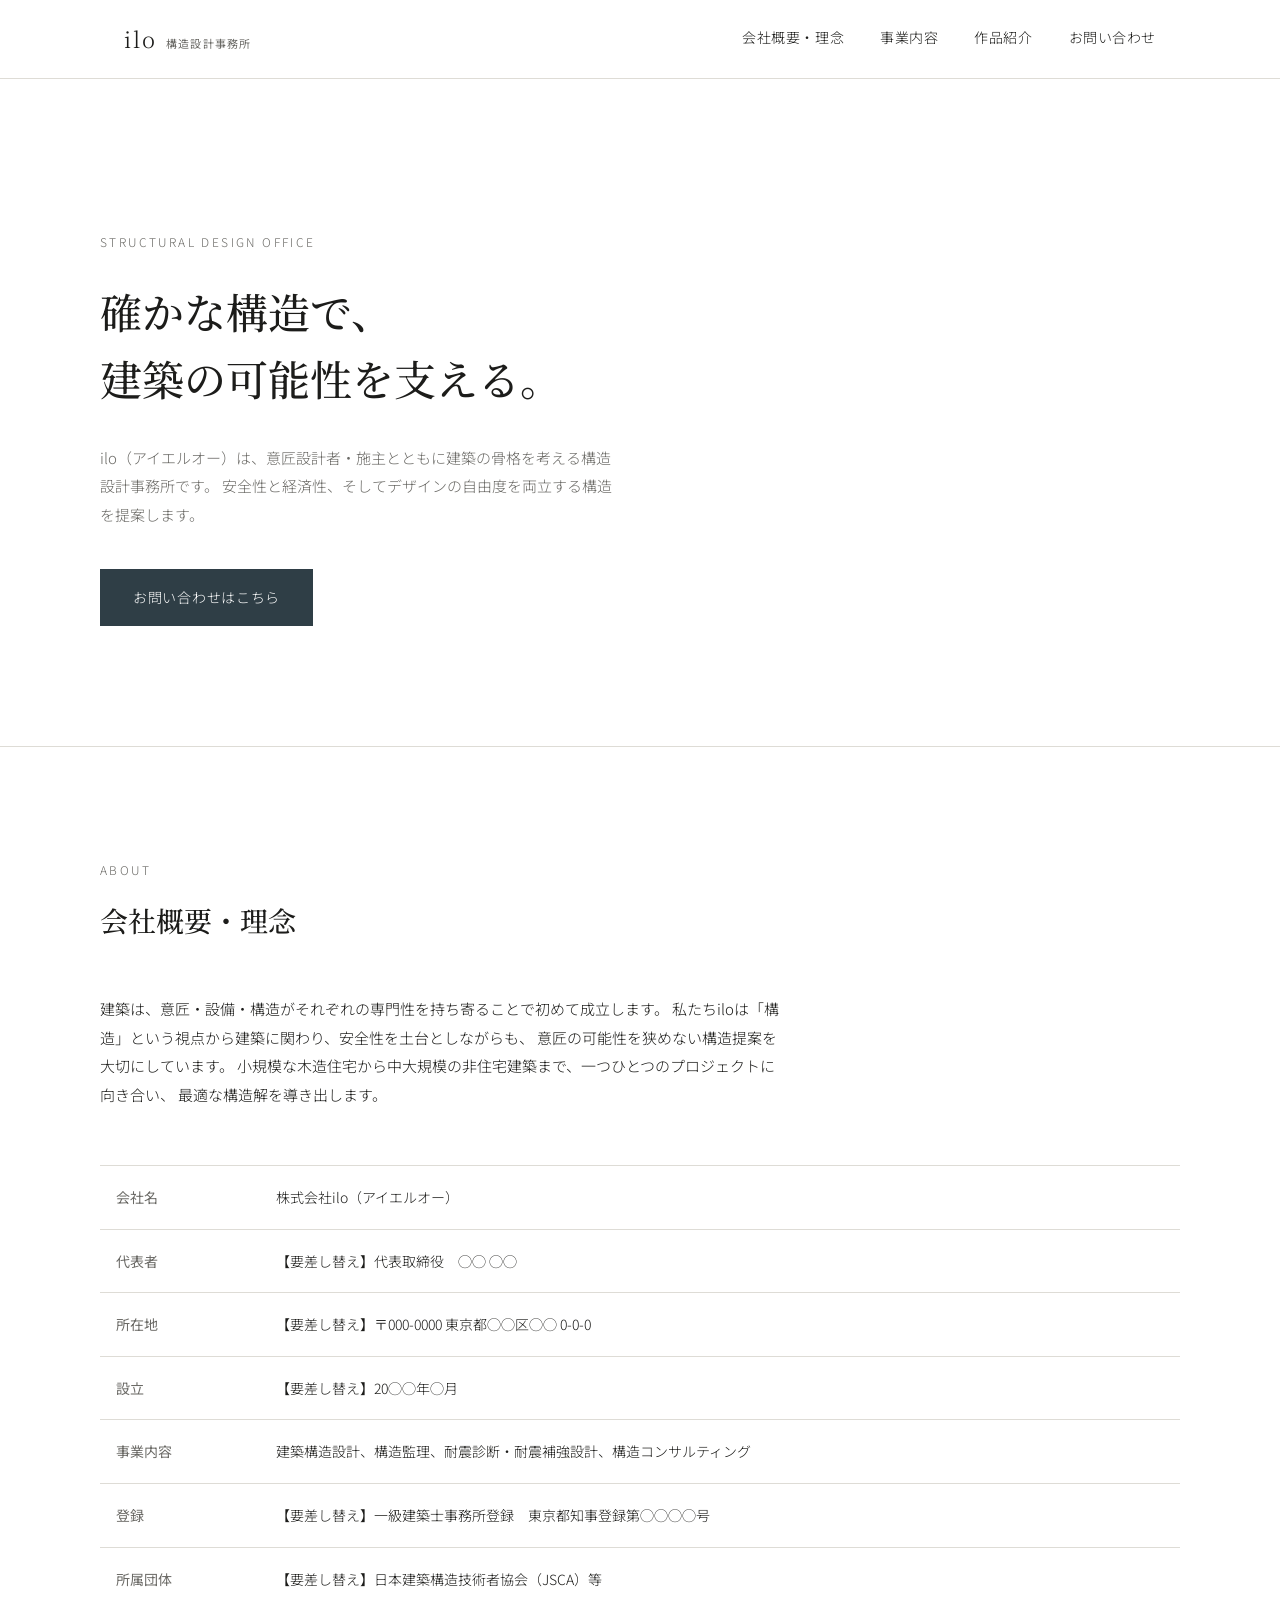
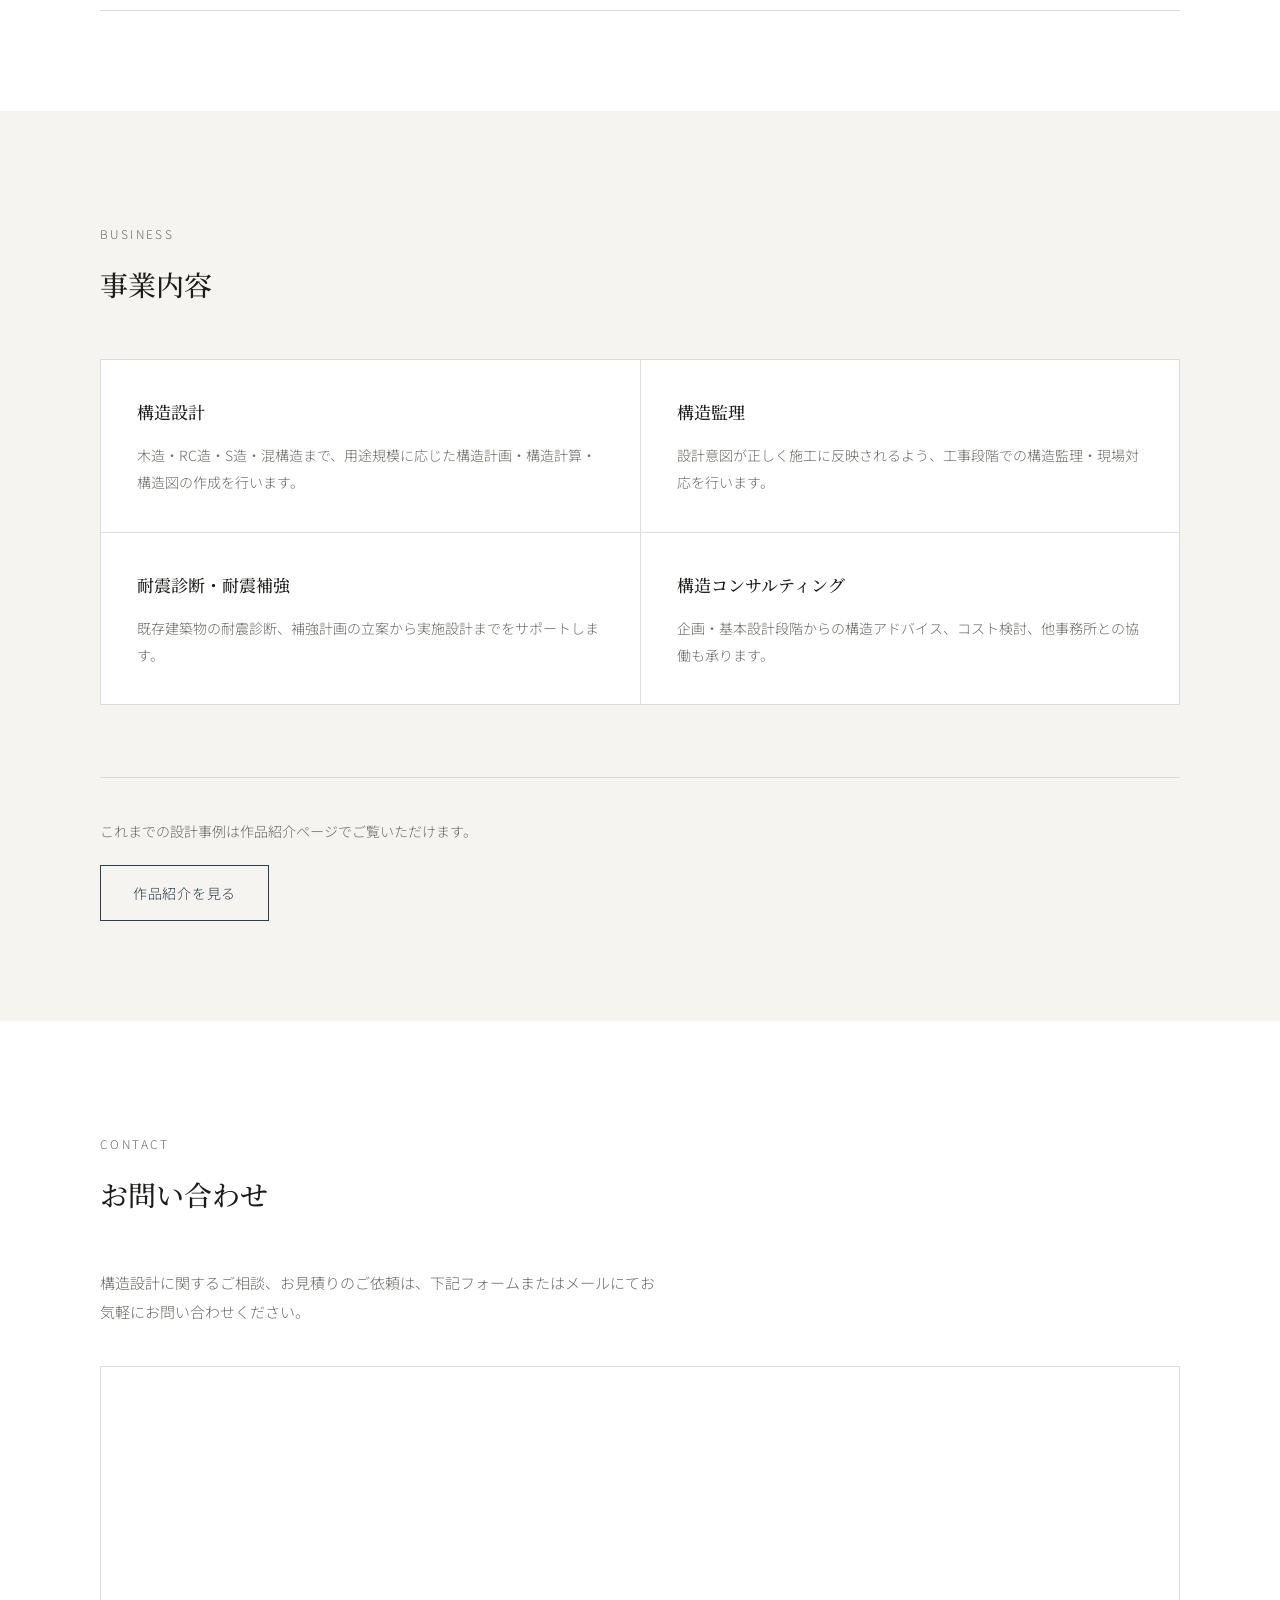
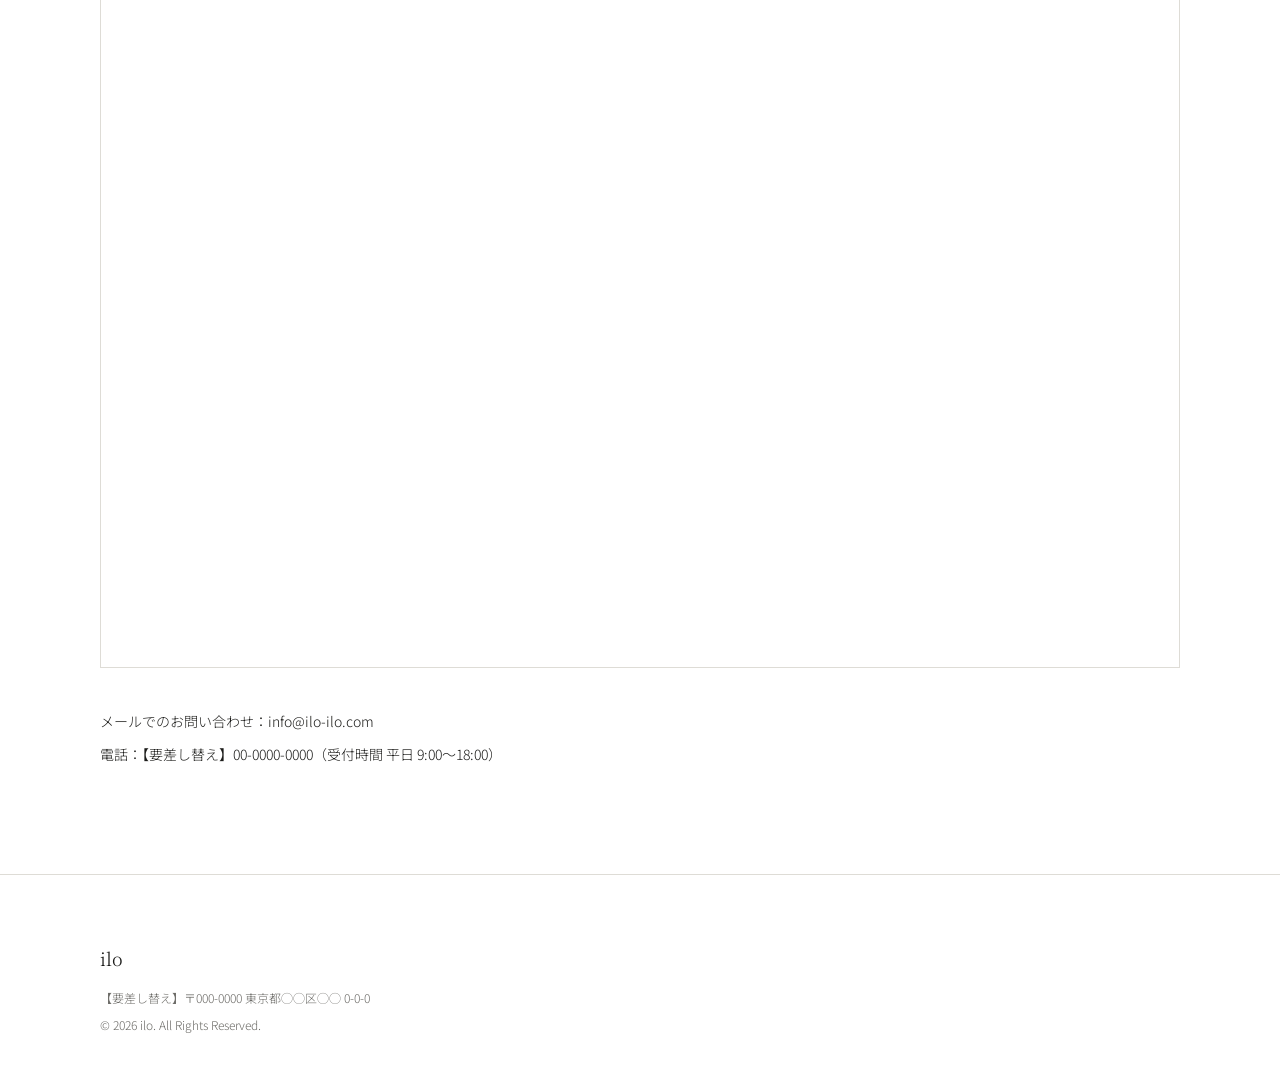
==== commit dab45212: "Add files via upload" ====
--- a/index.html
+++ b/index.html
@@ -4,7 +4,7 @@
 <meta charset="UTF-8">
 <meta name="viewport" content="width=device-width, initial-scale=1.0">
 <title>ilo | 構造設計事務所</title>
-<meta name="description" content="ilo（イロ）は建築の構造設計を専門とする設計事務所です。安全性と意匠性を両立する構造設計を通じて、建築を支えます。">
+<meta name="description" content="ilo（アイエルオー）は建築の構造設計を専門とする設計事務所です。安全性と意匠性を両立する構造設計を通じて、建築を支えます。">
 <link rel="preconnect" href="https://fonts.googleapis.com">
 <link rel="preconnect" href="https://fonts.gstatic.com" crossorigin>
 <link href="https://fonts.googleapis.com/css2?family=Noto+Serif+JP:wght@400;500;600&family=Noto+Sans+JP:wght@300;400;500;700&display=swap" rel="stylesheet">
@@ -34,7 +34,7 @@
       <p class="hero-eyebrow">STRUCTURAL DESIGN OFFICE</p>
       <h1>確かな構造で、<br>建築の可能性を支える。</h1>
       <p class="hero-lead">
-        ilo（イロ）は、意匠設計者・施主とともに建築の骨格を考える構造設計事務所です。
+        ilo（アイエルオー）は、意匠設計者・施主とともに建築の骨格を考える構造設計事務所です。
         安全性と経済性、そしてデザインの自由度を両立する構造を提案します。
       </p>
       <a class="btn btn-primary" href="#contact">お問い合わせはこちら</a>
@@ -60,7 +60,7 @@
       <div class="company-table-wrap">
         <table class="company-table">
           <tbody>
-            <tr><th>会社名</th><td>株式会社ilo（イロ）<!-- 【要差し替え】正式名称 --></td></tr>
+            <tr><th>会社名</th><td>株式会社ilo（アイエルオー）<!-- 【要差し替え】正式名称 --></td></tr>
             <tr><th>代表者</th><td>【要差し替え】代表取締役　◯◯ ◯◯</td></tr>
             <tr><th>所在地</th><td>【要差し替え】〒000-0000 東京都◯◯区◯◯ 0-0-0</td></tr>
             <tr><th>設立</th><td>【要差し替え】20◯◯年◯月</td></tr>
